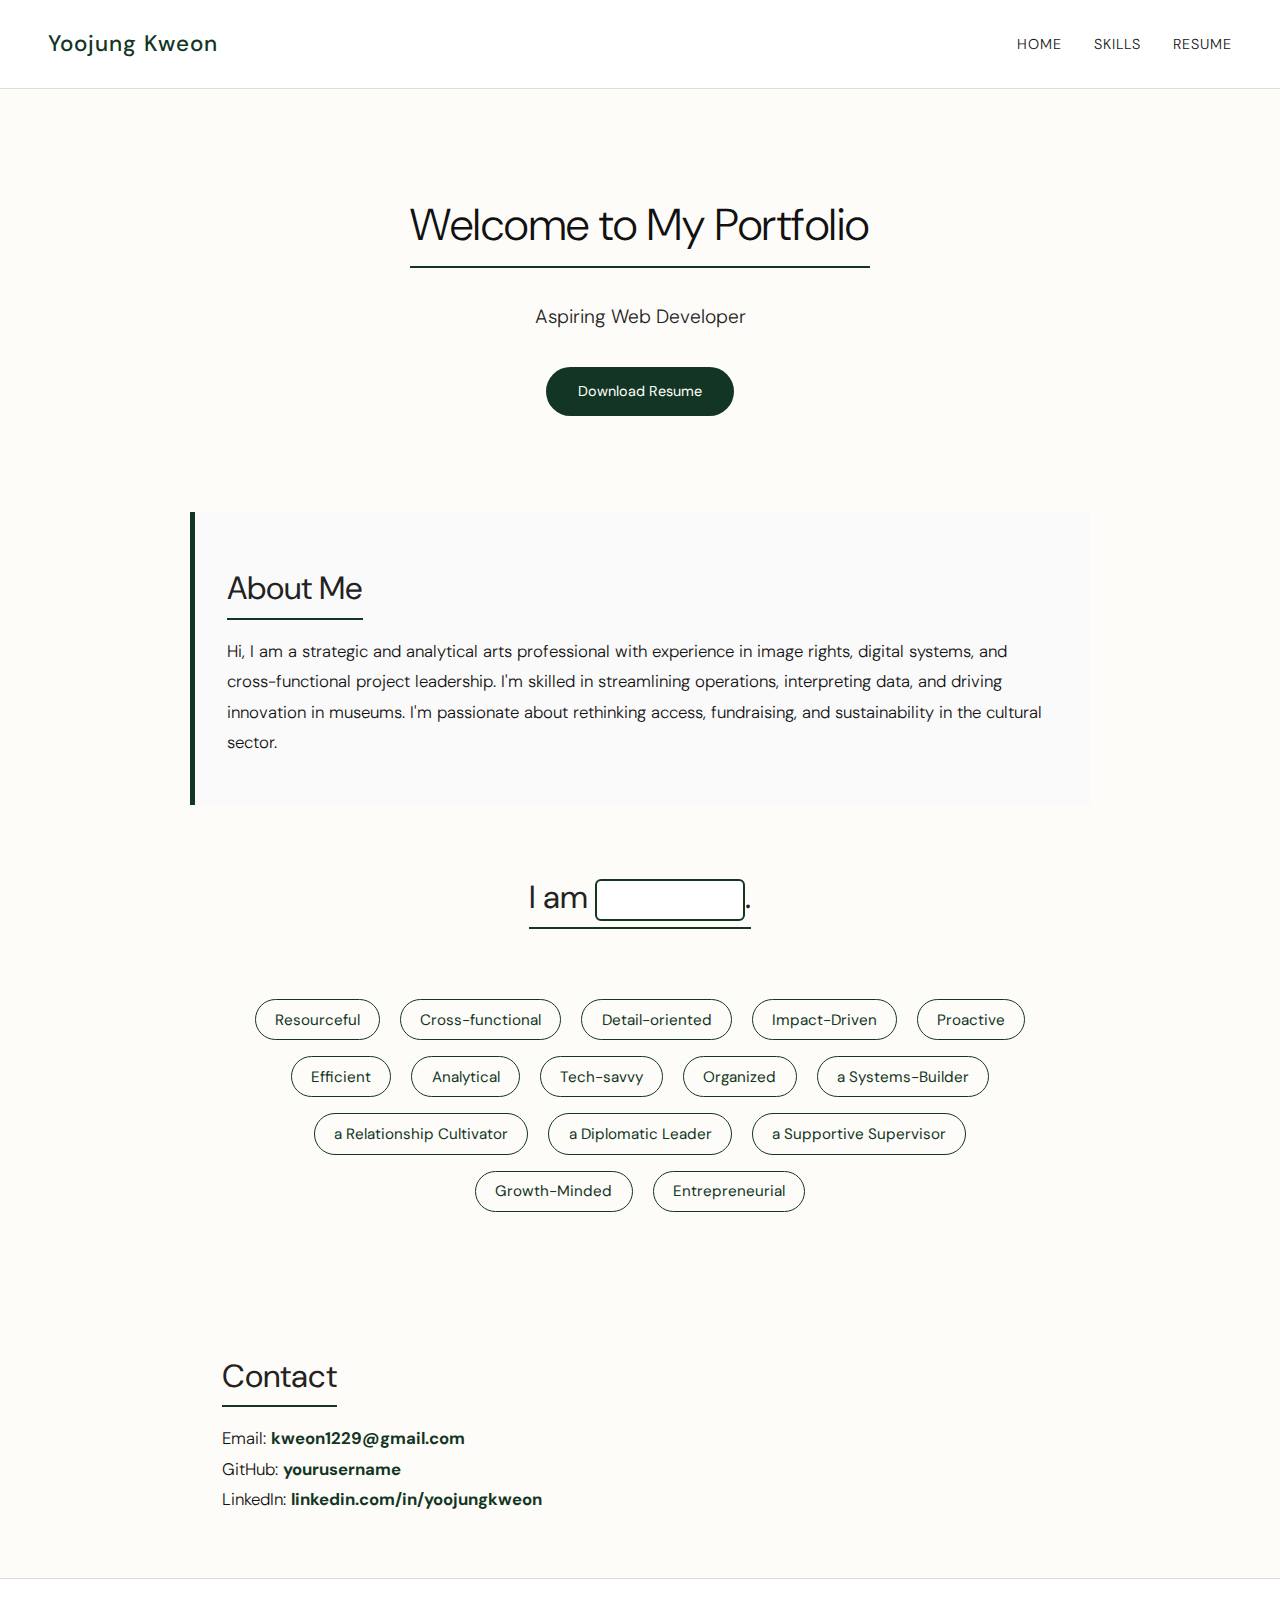
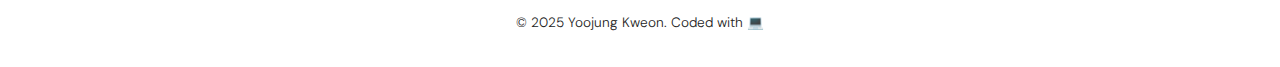
==== index.html @ ee212bba "Add files via upload" ====
<!DOCTYPE html>
<html lang="en">
<head>
  <meta charset="UTF-8" />
  <meta name="viewport" content="width=device-width, initial-scale=1.0" />
  <title>Yoojung Kweon | Portfolio</title>

  <!-- Google Fonts -->
  <link href="https://fonts.googleapis.com/css2?family=DM+Sans:wght@300;400;500&display=swap" rel="stylesheet" />
  <link rel="stylesheet" href="style.css" />
</head>
<body class="home-page">

  <!-- Navigation Menu -->
  <nav class="navbar">
    <h1 class="logo"><a href="index.html">Yoojung Kweon</a></h1>
    <ul class="nav-links">
      <li><a href="index.html">Home</a></li>
      <li><a href="skills.html">Skills</a></li>
      <li><a href="resume.html">Resume</a></li>
    </ul>
  </nav>

  <!-- Hero Section -->
  <section id="home" class="hero">
    <h2>Welcome to My Portfolio</h2>
    <p>Aspiring Web Developer</p>
    <a href="resume.pdf" download class="btn">Download Resume</a>
  </section>

  <!-- Personal Summary Section -->
  <section id="summary">
    <h2>About Me</h2>
    <p>
      Hi, I am a strategic and analytical arts professional with experience in image rights, digital systems, and cross-functional project leadership. 
      I'm skilled in streamlining operations, interpreting data, and driving innovation in museums. 
      I'm passionate about rethinking access, fundraising, and sustainability in the cultural sector.
    </p>
  </section>

  <!-- I Am Dynamic Section -->
  <section id="iam-section">
    <h2 class="iam-header">I am <span id="iam-word" class="blank-box"></span>.</h2>
    <p id="iam-description" class="iam-description"></p>

    <div class="iam-buttons">
      <button data-word="Resourceful" data-desc="I find creative solutions even with limited resources. I implemented an unprecedented fee structure to sustain an essential monthly project, ensuring it continued without compromising quality or mission alignment.">Resourceful</button>
      <button data-word="Cross-functional" data-desc="I lead projects across departments that care for artworks, engage audiences, and build internal systems. I bring together collections, marketing, and development needs into cohesive workflows.">Cross-functional</button>
      <button data-word="Detail-oriented" data-desc="I identified and corrected over 500 errors in the database, enhancing accuracy, consistency, and long-term usability for staff across departments.">Detail-oriented</button>
      <button data-word="Impact-Driven" data-desc="I increased the institution’s acquisition of non-exclusive license agreements by about 45%, strengthening our image rights management while expanding usage possibilities. I’m now focused on making an even greater impact in nonprofit development—scaling systems, deepening engagement, and driving sustainable growth.">Impact-Driven</button>
      <button data-word="Proactive" data-desc="I anticipate needs before they arise. I prepare ahead for myself and my team, ensuring that everyone has what they need to succeed—often before they ask.">Proactive</button>
      <button data-word="Efficient" data-desc="I operate at a high pace without sacrificing quality or attention to detail.">Efficient</button>
      <button data-word="Analytical" data-desc="I love numbers. I assess reports to prioritize projects and make strategic decisions based on what the data tells me—balancing instinct with insight.">Analytical</button>
      <button data-word="Tech-savvy" data-desc="I learn new tools fast and help others use them too. I support coworkers with digital platforms and software every day. I also created this website with AI assistance.">Tech-savvy</button>
      <button data-word="Organized" data-desc="I always deliver on time. I keep a detailed planner with short-term deadlines and long-term goals to ensure nothing is missed and everything stays on track.">Organized</button>
      <button data-word="a Systems-Builder" data-desc="I create order from chaos. I restructured our internal artwork image and exhibition archives servers and developed visual asset systems that support both marketing and development teams.">a Systems-Builder</button>
      <button data-word="a Relationship Cultivator" data-desc="Artists send me postcards and books as thanks. I build and maintain meaningful relationships with artists, estates, and galleries through thoughtful communication and genuine care.">a Relationship Cultivator</button>
      <button data-word="a Diplomatic Leader" data-desc="I manage up with clarity and care—keeping supervisors informed about shifting priorities by phrasing insights as questions or suggestions that keep things collaborative.">a Diplomatic Leader</button>
      <button data-word="a Supportive Supervisor" data-desc="I communicate regularly with team members, understanding their capacity and goals to build realistic schedules and foster a positive working environment.">a Supportive Supervisor</button>
      <button data-word="Growth-Minded" data-desc="I invite and welcome feedback from supervisors and colleagues. I regularly check in to confirm I’m on the right path and improve processes through open dialogue.">Growth-Minded</button>
      <button data-word="Entrepreneurial" data-desc="I take initiative and build systems where none existed. I created guidebooks, restructured internal servers, and developed new institutional processes that streamline operations and improve collaboration.">Entrepreneurial</button>
    </div>
  </section>

  <!-- Contact Section -->
  <section id="contact">
    <h2>Contact</h2>
    <p>Email: <a href="mailto:kweon1229@gmail.com">kweon1229@gmail.com</a></p>
    <p>GitHub: <a href="https://github.com/yourusername" target="_blank">yourusername</a></p>
    <p>LinkedIn: <a href="https://linkedin.com/in/yoojungkweon" target="_blank">linkedin.com/in/yoojungkweon</a></p>
  </section>

  <!-- Footer -->
  <footer>
    <p>© 2025 Yoojung Kweon. Coded with 💻</p>
  </footer>

  <!-- Script -->
  <script>
    const buttons = document.querySelectorAll('.iam-buttons button');
    const iamWord = document.getElementById('iam-word');
    const iamDesc = document.getElementById('iam-description');

    buttons.forEach(button => {
      button.addEventListener('click', () => {
        const word = button.dataset.word;
        const desc = button.dataset.desc;

        iamWord.textContent = word;
        iamWord.classList.add('filled');
        iamDesc.textContent = desc;
      });
    });
  </script>

</body>
</html>
---- style.css ----
/* === Global Reset === */
* {
  margin: 0;
  padding: 0;
  box-sizing: border-box;
}

html {
  scroll-behavior: smooth;
}

body {
  font-family: 'DM Sans', sans-serif;
  font-weight: 300;
  font-size: 16px;
  line-height: 1.8;
  background: var(--ivory);
  color: var(--text-dark);
}

/* === Color Palette === */
:root {
  --black: #111111;
  --white: #ffffff;
  --ivory: #fdfcf8;
  --green: #123524;
  --brown: #4b2e2e;
  --accent: var(--green);
  --divider-pastel: #C8E6C9;
  --text-dark: #222222;
}

/* === Navbar === */
.navbar {
  display: flex;
  justify-content: space-between;
  align-items: center;
  background: var(--white);
  padding: 1.5rem 3rem;
  border-bottom: 1px solid #ddd;
}

.logo {
  font-size: 1.4rem;
  font-weight: 500;
  letter-spacing: 1px;
  font-family: 'DM Sans', sans-serif;
}

.logo a {
  text-decoration: none;
  color: var(--accent);
  transition: opacity 0.3s ease;
}

.logo a:hover {
  opacity: 0.6;
}

.nav-links {
  list-style: none;
  display: flex;
  gap: 2rem;
}

.nav-links a {
  text-decoration: none;
  color: var(--black);
  text-transform: uppercase;
  font-weight: 300;
  font-size: 0.9rem;
  letter-spacing: 1px;
  transition: color 0.3s;
}

.nav-links a:hover {
  color: var(--accent);
}

/* === Hero Section === */
.hero {
  background: var(--ivory);
  color: var(--black);
  text-align: center;
  padding: 6rem 2rem 4rem;
}

.hero h2 {
  font-size: 2.8rem;
  font-weight: 300;
  letter-spacing: 0.5px;
}

.hero p {
  font-size: 1.2rem;
  color: var(--text-dark);
  margin-top: 1rem;
}

/* === Button === */
.btn {
  display: inline-block;
  margin-top: 2rem;
  background: var(--accent);
  color: var(--white);
  padding: 0.75rem 2rem;
  border-radius: 40px;
  font-weight: 400;
  text-decoration: none;
  font-size: 0.9rem;
  transition: background 0.3s ease;
}

.btn:hover {
  background: #0e2d1e;
}

/* === Section Structure === */
section {
  max-width: 900px;
  margin: auto;
  padding: 4rem 2rem;
}

h2 {
  font-size: 2rem;
  margin-bottom: 1rem;
  font-weight: 400;
  border-bottom: 2px solid var(--accent);
  display: inline-block;
}

section p {
  font-size: 1.05rem;
  font-weight: 300;
  color: var(--black);
}

/* === Resume + Skills Section Headers === */
body.resume-page h3,
body.skills-page h3 {
  color: var(--green);
  font-weight: 600;
  text-transform: uppercase;
  letter-spacing: 0.5px;
  font-size: 1.2rem;
  margin-top: 1rem;
  margin-bottom: 1rem;
}

/* === Resume Layout === */
#resume-page {
  font-family: 'DM Sans', sans-serif;
  font-size: 0.95rem;
  line-height: 1.6;
  max-width: 960px;
  margin: auto;
  padding: 3rem 2rem;
}

#resume-page h2 {
  font-size: 1.8rem;
}

#resume-page ul {
  list-style-type: disc;
  margin-left: 2rem;
  margin-top: 0.5rem;
  padding-left: 0;
}

#resume-page ul li,
#resume-page p {
  font-weight: 300;
  font-size: 0.95rem;
  line-height: 1.4;
  margin-bottom: 0.4rem;
}

.resume-block {
  margin-bottom: 2rem;
  font-size: 0.95rem;
  line-height: 1.6;
}

/* === Section Divider Lines === */
.resume-section {
  margin-top: 2.5rem;
  padding-top: 0;
}

.resume-section:first-child {
  border-top: none;
  margin-top: 0;
  padding-top: 0;
}

/* === Skills Section === */
.skills-list {
  display: flex;
  flex-wrap: wrap;
  list-style: none;
  gap: 1rem;
  margin-top: 1rem;
}

.skills-list li {
  background: #f5f5f5;
  padding: 0.6rem 1.2rem;
  border-radius: 20px;
  font-weight: 500;
  color: var(--black);
  transition: all 0.3s ease;
  font-family: 'DM Sans', sans-serif;
}

.skills-list li:hover {
  background: var(--accent);
  color: white;
  cursor: default;
}

.skill-group {
  margin-bottom: 3rem;
}

/* === Contact === */
#contact a {
  color: var(--accent);
  text-decoration: none;
  font-weight: bold;
  transition: color 0.3s ease;
}

#contact a:hover {
  color: var(--black);
}

/* === Footer === */
footer {
  text-align: center;
  background: var(--white);
  color: var(--text-dark);
  padding: 2rem 1rem;
  font-size: 0.85rem;
  border-top: 1px solid #ddd;
}

/* === Personal Summary === */
#summary {
  background: #fafafa;
  border-left: 5px solid var(--accent);
  padding: 3rem 2rem;
  margin-top: 2rem;
}

/* === Responsive Design === */
@media screen and (max-width: 768px) {
  .navbar {
    flex-direction: column;
    align-items: flex-start;
    padding: 1rem;
  }

  .nav-links {
    flex-direction: column;
    gap: 1rem;
    margin-top: 1rem;
  }

  .nav-links li {
    width: 100%;
  }

  .nav-links a {
    font-size: 1rem;
    display: inline-block;
    padding: 0.5rem 0;
  }

  .hero {
    padding: 4rem 1.5rem;
  }

  .hero h2 {
    font-size: 2.2rem;
  }

  .hero p {
    font-size: 1rem;
  }

  .btn {
    padding: 0.6rem 1.5rem;
    font-size: 0.9rem;
  }

  section,
  #resume-page {
    padding: 2rem 1rem;
  }

  section h2,
  #resume-page h2 {
    font-size: 1.6rem;
  }

  .resume-block {
    font-size: 0.9rem;
    margin-bottom: 1.5rem;
  }

  #resume-page ul li {
    font-size: 0.9rem;
  }

  footer {
    font-size: 0.8rem;
    padding: 1.5rem 1rem;
  }

  .skill-group h3 {
    font-size: 1.1rem;
  }

  .skills-list li {
    font-size: 0.9rem;
  }
}

#iam-section {
  text-align: center;
  padding: 4rem 2rem;
}

.iam-header {
  font-size: 2rem;
  margin-bottom: 0.5rem;
  font-weight: 400;
}

.blank-box {
  display: inline-block;
  min-width: 150px;
  padding: 0.3rem 0.8rem;
  background-color: white;
  border: 2px solid var(--accent);
  border-radius: 6px;
  font-size: 2rem;              /* ✅ Match "I am" font size */
  line-height: 1;               /* ✅ Control vertical spacing */
  height: 2.6rem;               /* ✅ Force height to align */
  font-weight: 600;
  font-family: 'DM Sans', sans-serif;
  color: transparent;
  text-align: center;
  vertical-align: middle;
  transition: all 0.3s ease;
}

.blank-box.filled {
  background-color: transparent;
  border: none;
  padding: 0;
  color: #0e2d1e; /* ✅ exact green from buttons */
  font-weight: 700;
}

.iam-description {
  font-size: 1rem;
  color: var(--text-dark);
  margin-bottom: 2rem;
  min-height: 1.4em;
}

.iam-buttons button {
  margin: 0.5rem;
  padding: 0.6rem 1.2rem;
  border: 1px solid var(--accent);
  background: none;
  color: var(--accent);
  font-family: 'DM Sans', sans-serif;
  font-size: 0.95rem;
  border-radius: 30px;
  cursor: pointer;
  transition: all 0.2s ease;
}

.iam-buttons button:hover {
  background: var(--accent);
  color: white;
}
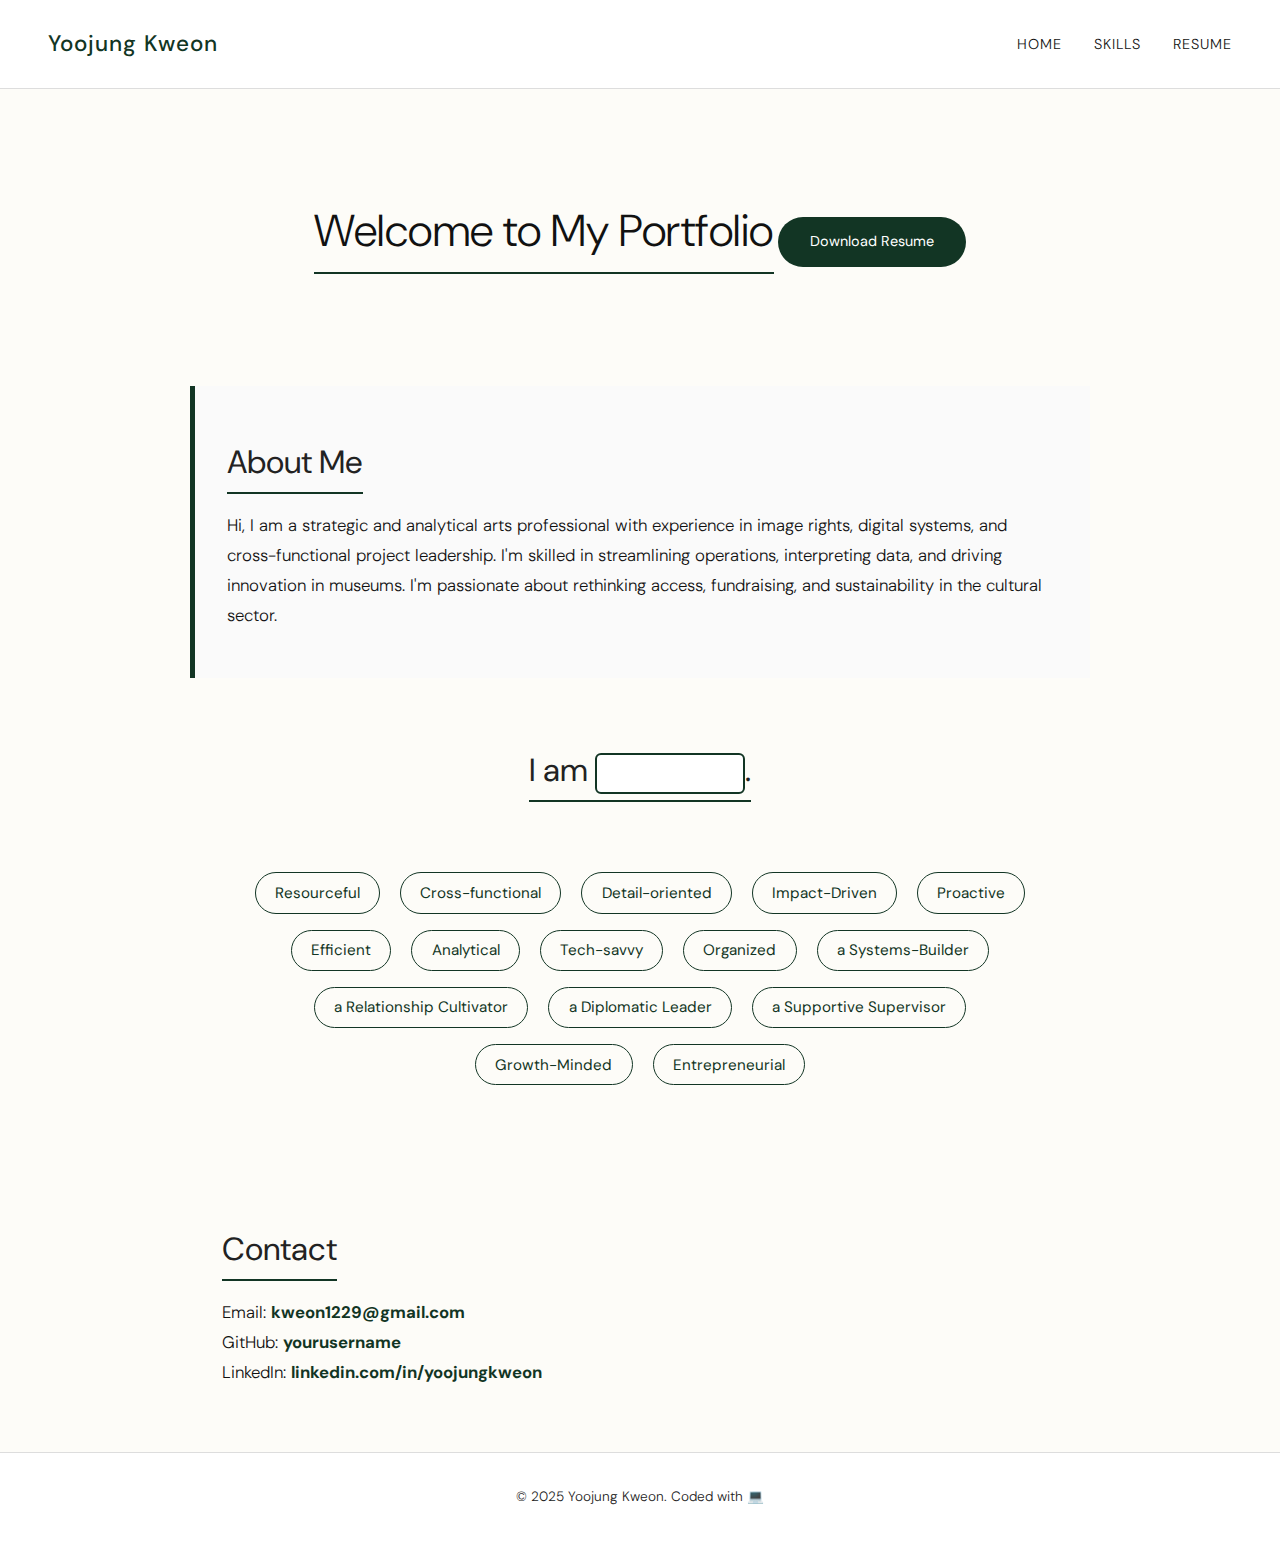
==== commit 52a31225: "Update index.html" ====
--- a/index.html
+++ b/index.html
@@ -3,6 +3,7 @@
 <head>
   <meta charset="UTF-8" />
   <meta name="viewport" content="width=device-width, initial-scale=1.0" />
+  <meta name="robots" content="noindex, nofollow">
   <title>Yoojung Kweon | Portfolio</title>
 
   <!-- Google Fonts -->
@@ -24,7 +25,6 @@
   <!-- Hero Section -->
   <section id="home" class="hero">
     <h2>Welcome to My Portfolio</h2>
-    <p>Aspiring Web Developer</p>
     <a href="resume.pdf" download class="btn">Download Resume</a>
   </section>
 
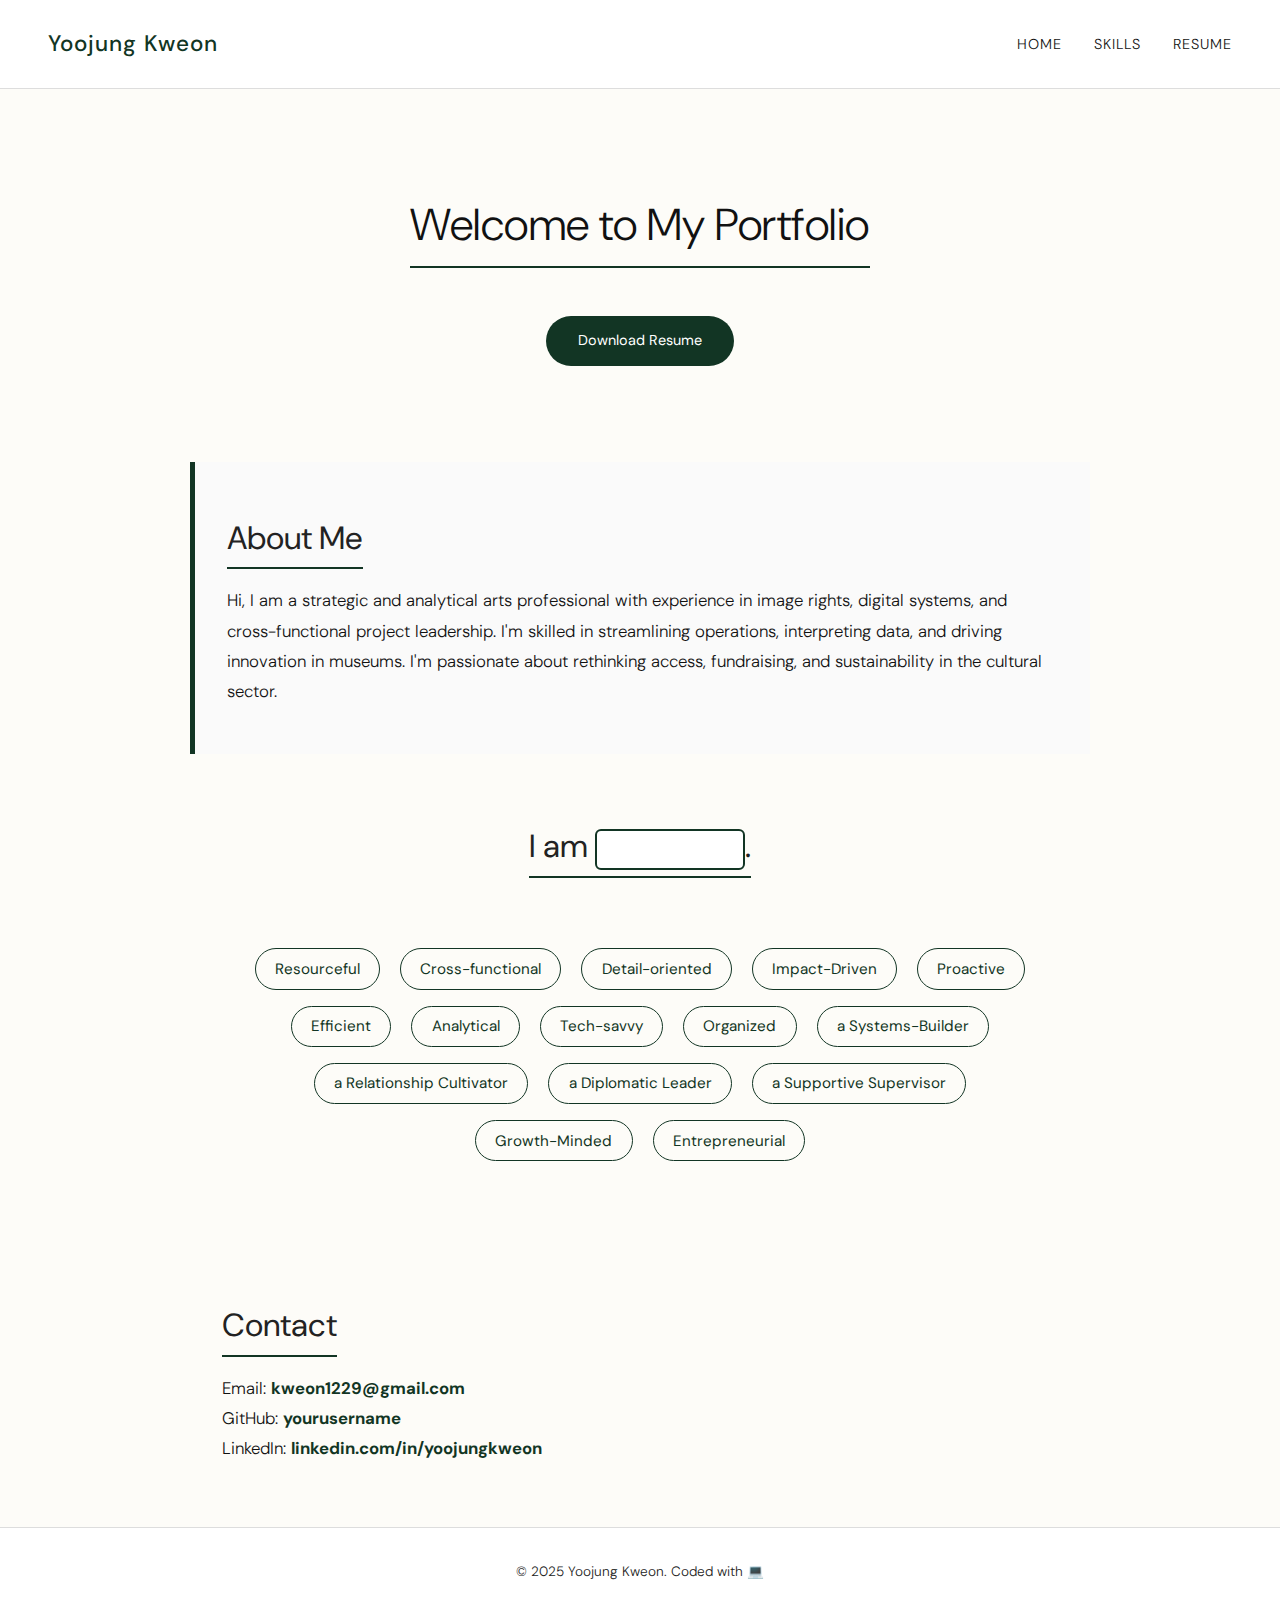
==== commit 1d1bd3c3: "Update index.html" ====
--- a/index.html
+++ b/index.html
@@ -25,7 +25,9 @@
   <!-- Hero Section -->
   <section id="home" class="hero">
     <h2>Welcome to My Portfolio</h2>
-    <a href="resume.pdf" download class="btn">Download Resume</a>
+    <div class="btn-wrapper">
+      <a href="resume.pdf" download class="btn">Download Resume</a>
+    </div>
   </section>
 
   <!-- Personal Summary Section -->
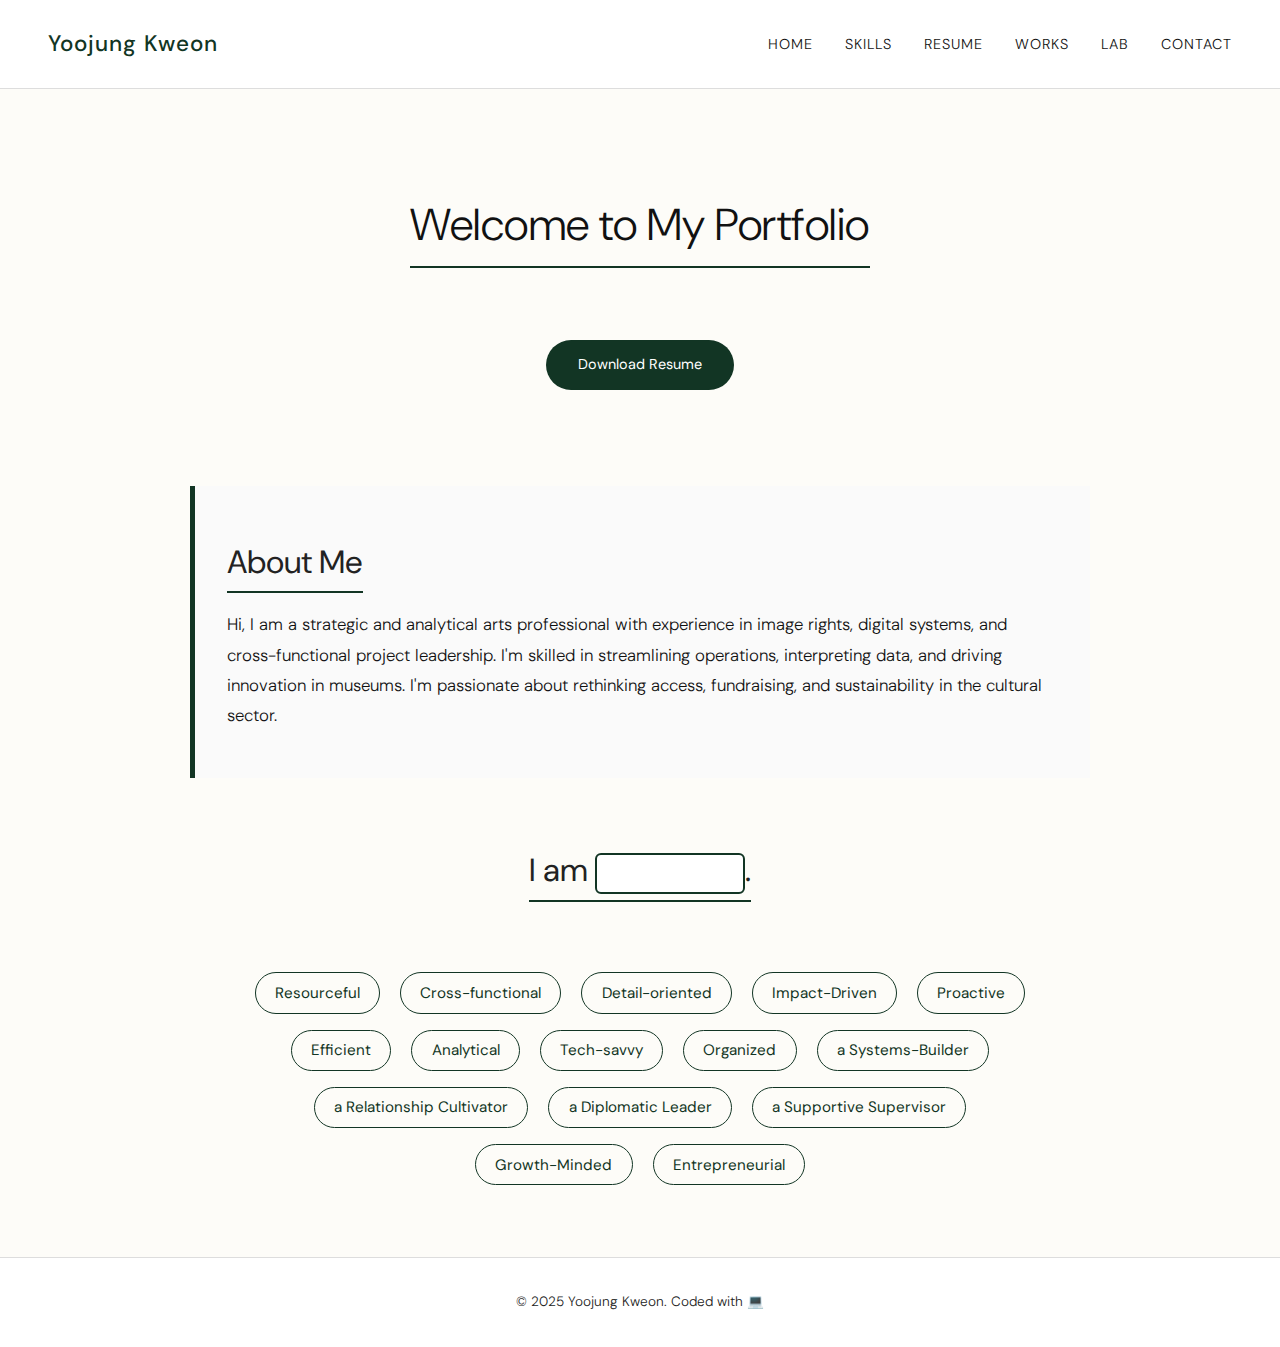
==== commit ee772d93: "Update index.html" ====
--- a/index.html
+++ b/index.html
@@ -19,6 +19,9 @@
       <li><a href="index.html">Home</a></li>
       <li><a href="skills.html">Skills</a></li>
       <li><a href="resume.html">Resume</a></li>
+      <li><a href="works.html">Works</a></li>
+      <li><a href="lab.html">Lab</a></li>
+      <li><a href="contact.html">Contact</a></li>
     </ul>
   </nav>
 
@@ -64,14 +67,6 @@
     </div>
   </section>
 
-  <!-- Contact Section -->
-  <section id="contact">
-    <h2>Contact</h2>
-    <p>Email: <a href="mailto:kweon1229@gmail.com">kweon1229@gmail.com</a></p>
-    <p>GitHub: <a href="https://github.com/yourusername" target="_blank">yourusername</a></p>
-    <p>LinkedIn: <a href="https://linkedin.com/in/yoojungkweon" target="_blank">linkedin.com/in/yoojungkweon</a></p>
-  </section>
-
   <!-- Footer -->
   <footer>
     <p>© 2025 Yoojung Kweon. Coded with 💻</p>
--- a/style.css
+++ b/style.css
@@ -89,6 +89,16 @@
   font-size: 2.8rem;
   font-weight: 300;
   letter-spacing: 0.5px;
+  margin-bottom: 1.5rem;  /* ✅ Adds space below heading */
+}
+
+.hero .btn {
+  margin-top: 1rem;       /* ✅ Just in case it's reused elsewhere */
+}
+
+.btn-wrapper {
+  margin-top: 2rem;
+  text-align: center;
 }
 
 .hero p {
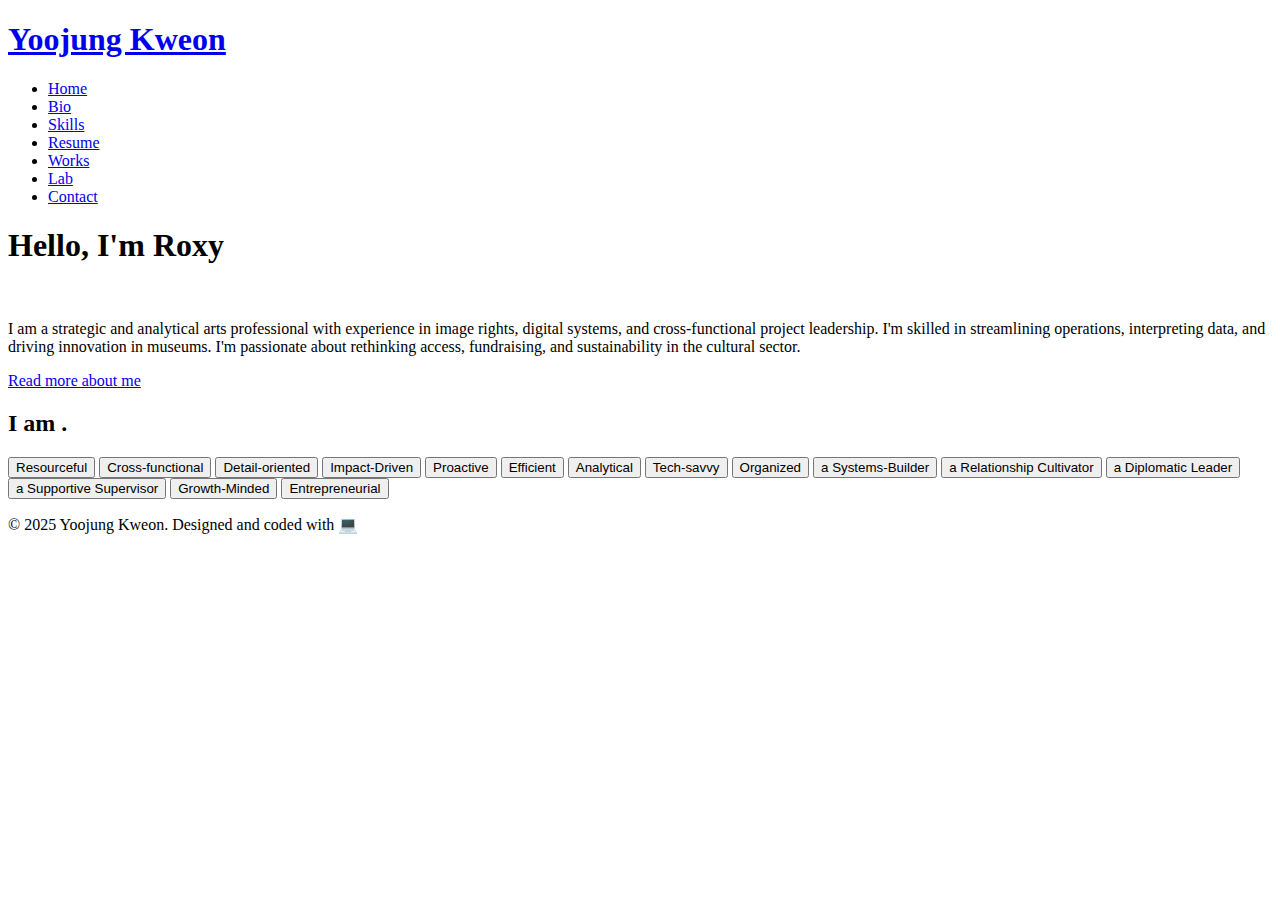
==== commit 99abe2ad: "Update index.html" ====
--- a/index.html
+++ b/index.html
@@ -6,17 +6,23 @@
   <meta name="robots" content="noindex, nofollow">
   <title>Yoojung Kweon | Portfolio</title>
 
-  <!-- Google Fonts -->
-  <link href="https://fonts.googleapis.com/css2?family=DM+Sans:wght@300;400;500&display=swap" rel="stylesheet" />
-  <link rel="stylesheet" href="style.css" />
+  <!-- Google Fonts: Montserrat -->
+<link href="https://fonts.googleapis.com/css2?family=Montserrat:wght@300;400;500;600;700&display=swap" rel="stylesheet">
+<!-- Logo Font: Playfair Display (example) -->
+<link href="https://fonts.googleapis.com/css2?family=Unbounded:wght@500;700&display=swap" rel="stylesheet">
+
+  <link rel="stylesheet" href="css/base.css">
+  <link rel="stylesheet" href="css/layout.css">
+  <link rel="stylesheet" href="css/home.css">
 </head>
-<body class="home-page">
+<body class="home-page"> 
 
   <!-- Navigation Menu -->
   <nav class="navbar">
     <h1 class="logo"><a href="index.html">Yoojung Kweon</a></h1>
     <ul class="nav-links">
       <li><a href="index.html">Home</a></li>
+      <li><a href="bio.html">Bio</a></li>
       <li><a href="skills.html">Skills</a></li>
       <li><a href="resume.html">Resume</a></li>
       <li><a href="works.html">Works</a></li>
@@ -26,26 +32,26 @@
   </nav>
 
   <!-- Hero Section -->
-  <section id="home" class="hero">
-    <h2>Welcome to My Portfolio</h2>
-    <div class="btn-wrapper">
-      <a href="resume.pdf" download class="btn">Download Resume</a>
+  <section class="hero">
+    <div class="hero-content">
+      <h1>Hello, I'm <span>Roxy</span></h1>
+    </div>
+    <br>
+    <div class="hero-summary">
+        <p>
+          I am a strategic and analytical arts professional with experience in image rights, digital systems, and cross-functional project leadership. 
+          I'm skilled in streamlining operations, interpreting data, and driving innovation in museums. 
+          I'm passionate about rethinking access, fundraising, and sustainability in the cultural sector.
+        </p>
+        <div class="btn-wrapper">
+          <a href="bio.html" class="btn">Read more about me</a>
+    </div>
     </div>
   </section>
 
-  <!-- Personal Summary Section -->
-  <section id="summary">
-    <h2>About Me</h2>
-    <p>
-      Hi, I am a strategic and analytical arts professional with experience in image rights, digital systems, and cross-functional project leadership. 
-      I'm skilled in streamlining operations, interpreting data, and driving innovation in museums. 
-      I'm passionate about rethinking access, fundraising, and sustainability in the cultural sector.
-    </p>
-  </section>
-
   <!-- I Am Dynamic Section -->
-  <section id="iam-section">
-    <h2 class="iam-header">I am <span id="iam-word" class="blank-box"></span>.</h2>
+  <section id="iam-section" class="reveal">
+    <h2 class="iam-header">I am <span id="iam-word" class="blank-box"></span>   .</h2>
     <p id="iam-description" class="iam-description"></p>
 
     <div class="iam-buttons">
@@ -68,8 +74,8 @@
   </section>
 
   <!-- Footer -->
-  <footer>
-    <p>© 2025 Yoojung Kweon. Coded with 💻</p>
+  <footer class="reveal">
+    <p>© 2025 Yoojung Kweon. Designed and coded with 💻</p>
   </footer>
 
   <!-- Script -->
@@ -90,5 +96,36 @@
     });
   </script>
 
+<script>
+  // === Scroll reveal ===
+  const observer = new IntersectionObserver((entries) => {
+    entries.forEach(entry => {
+      if (entry.isIntersecting) {
+        entry.target.classList.add('visible');
+        observer.unobserve(entry.target); // Trigger once
+      }
+    });
+  }, {
+    threshold: 0.1
+  });
+
+  document.querySelectorAll('.reveal').forEach(el => observer.observe(el));
+
+  // === Page transitions ===
+  document.querySelectorAll('a[href]').forEach(link => {
+    if (link.hostname === window.location.hostname) {
+      link.addEventListener('click', function(e) {
+        const href = this.getAttribute('href');
+        if (!href.startsWith('#') && !this.hasAttribute('target')) {
+          e.preventDefault();
+          document.body.classList.add('fade-out');
+          setTimeout(() => window.location.href = href, 300);
+        }
+      });
+    }
+  });
+</script>
+
+
 </body>
 </html>
